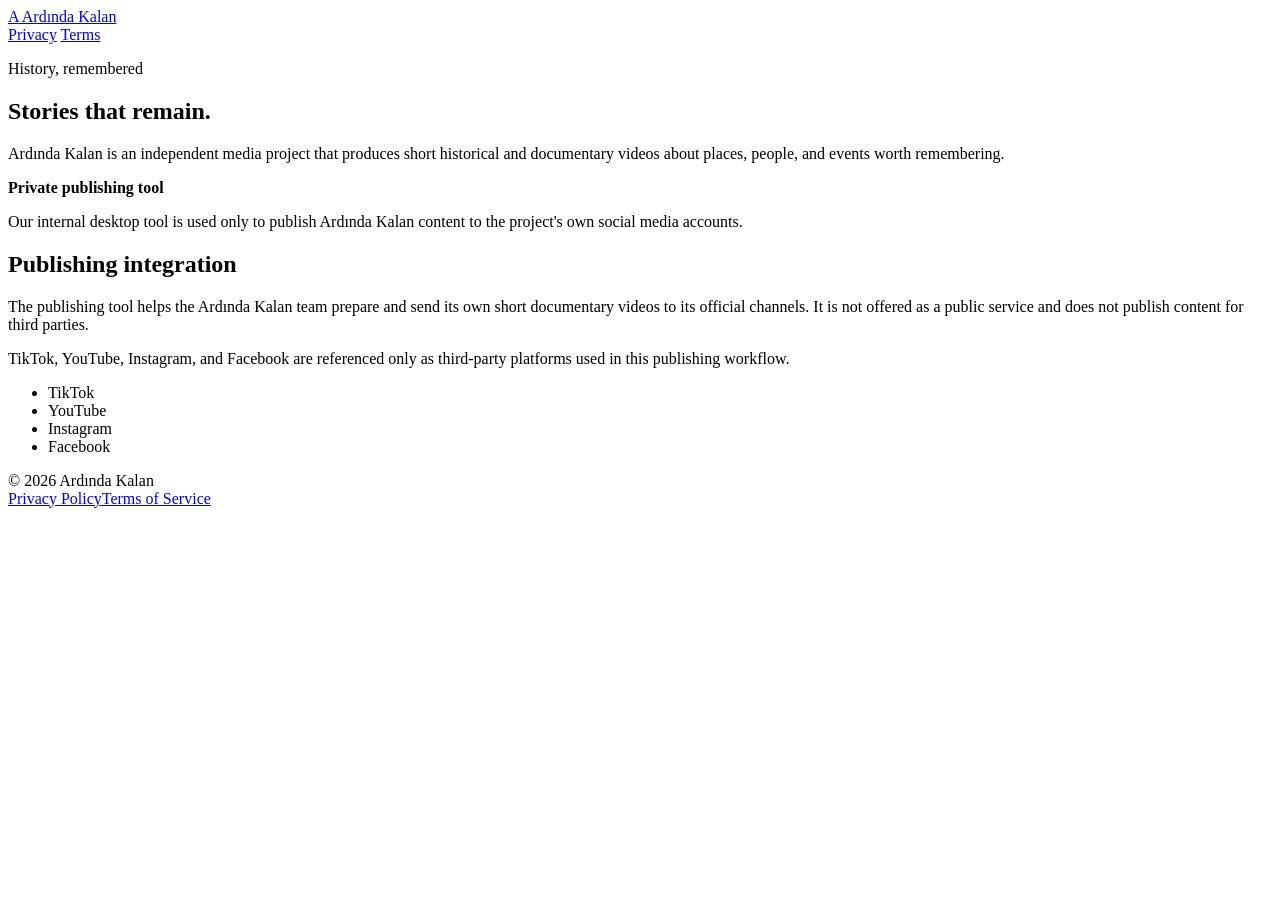
==== index.html @ e5c20754 "Create index.html" ====
<!doctype html>
<html lang="en">
<head>
  <meta charset="utf-8">
  <meta name="viewport" content="width=device-width, initial-scale=1">
  <title>Ardında Kalan — Short Historical Documentaries</title>
  <meta name="description" content="Ardında Kalan is an independent media project producing short historical and documentary stories.">
  <link rel="icon" type="image/svg+xml" href="data:image/svg+xml,%3Csvg xmlns='http://www.w3.org/2000/svg' viewBox='0 0 32 32'%3E%3Crect width='32' height='32' fill='%230d0f10'/%3E%3Cpath d='M8 25 16 6l8 19h-4l-1.7-4.5h-5L11.6 25Zm6.5-8h2.6L15.8 13Z' fill='%23d6a84b'/%3E%3C/svg%3E">
  <link rel="stylesheet" href="styles.css">
</head>
<body>
  <header class="site-header">
    <nav class="nav" aria-label="Primary navigation">
      <a class="brand" href="index.html"><span class="brand-mark" aria-hidden="true">A</span> Ardında Kalan</a>
      <div class="nav-links">
        <a href="privacy.html">Privacy</a>
        <a href="terms.html">Terms</a>
      </div>
    </nav>
  </header>
  <main>
    <section class="hero">
      <div>
        <p class="eyebrow">History, remembered</p>
        <h1>Stories that remain.</h1>
        <p class="lead">Ardında Kalan is an independent media project that produces short historical and documentary videos about places, people, and events worth remembering.</p>
      </div>
      <aside class="hero-note">
        <strong>Private publishing tool</strong>
        <p>Our internal desktop tool is used only to publish Ardında Kalan content to the project's own social media accounts.</p>
      </aside>
    </section>
    <section class="content-block" aria-labelledby="integration-title">
      <h2 id="integration-title">Publishing integration</h2>
      <div>
        <p>The publishing tool helps the Ardında Kalan team prepare and send its own short documentary videos to its official channels. It is not offered as a public service and does not publish content for third parties.</p>
        <p>TikTok, YouTube, Instagram, and Facebook are referenced only as third-party platforms used in this publishing workflow.</p>
        <ul class="platforms" aria-label="Supported publishing destinations">
          <li>TikTok</li>
          <li>YouTube</li>
          <li>Instagram</li>
          <li>Facebook</li>
        </ul>
      </div>
    </section>
  </main>
  <footer class="site-footer">
    <div class="footer-inner">
      <span>© 2026 Ardında Kalan</span>
      <div class="footer-links"><a href="privacy.html">Privacy Policy</a><a href="terms.html">Terms of Service</a></div>
    </div>
  </footer>
</body>
</html>
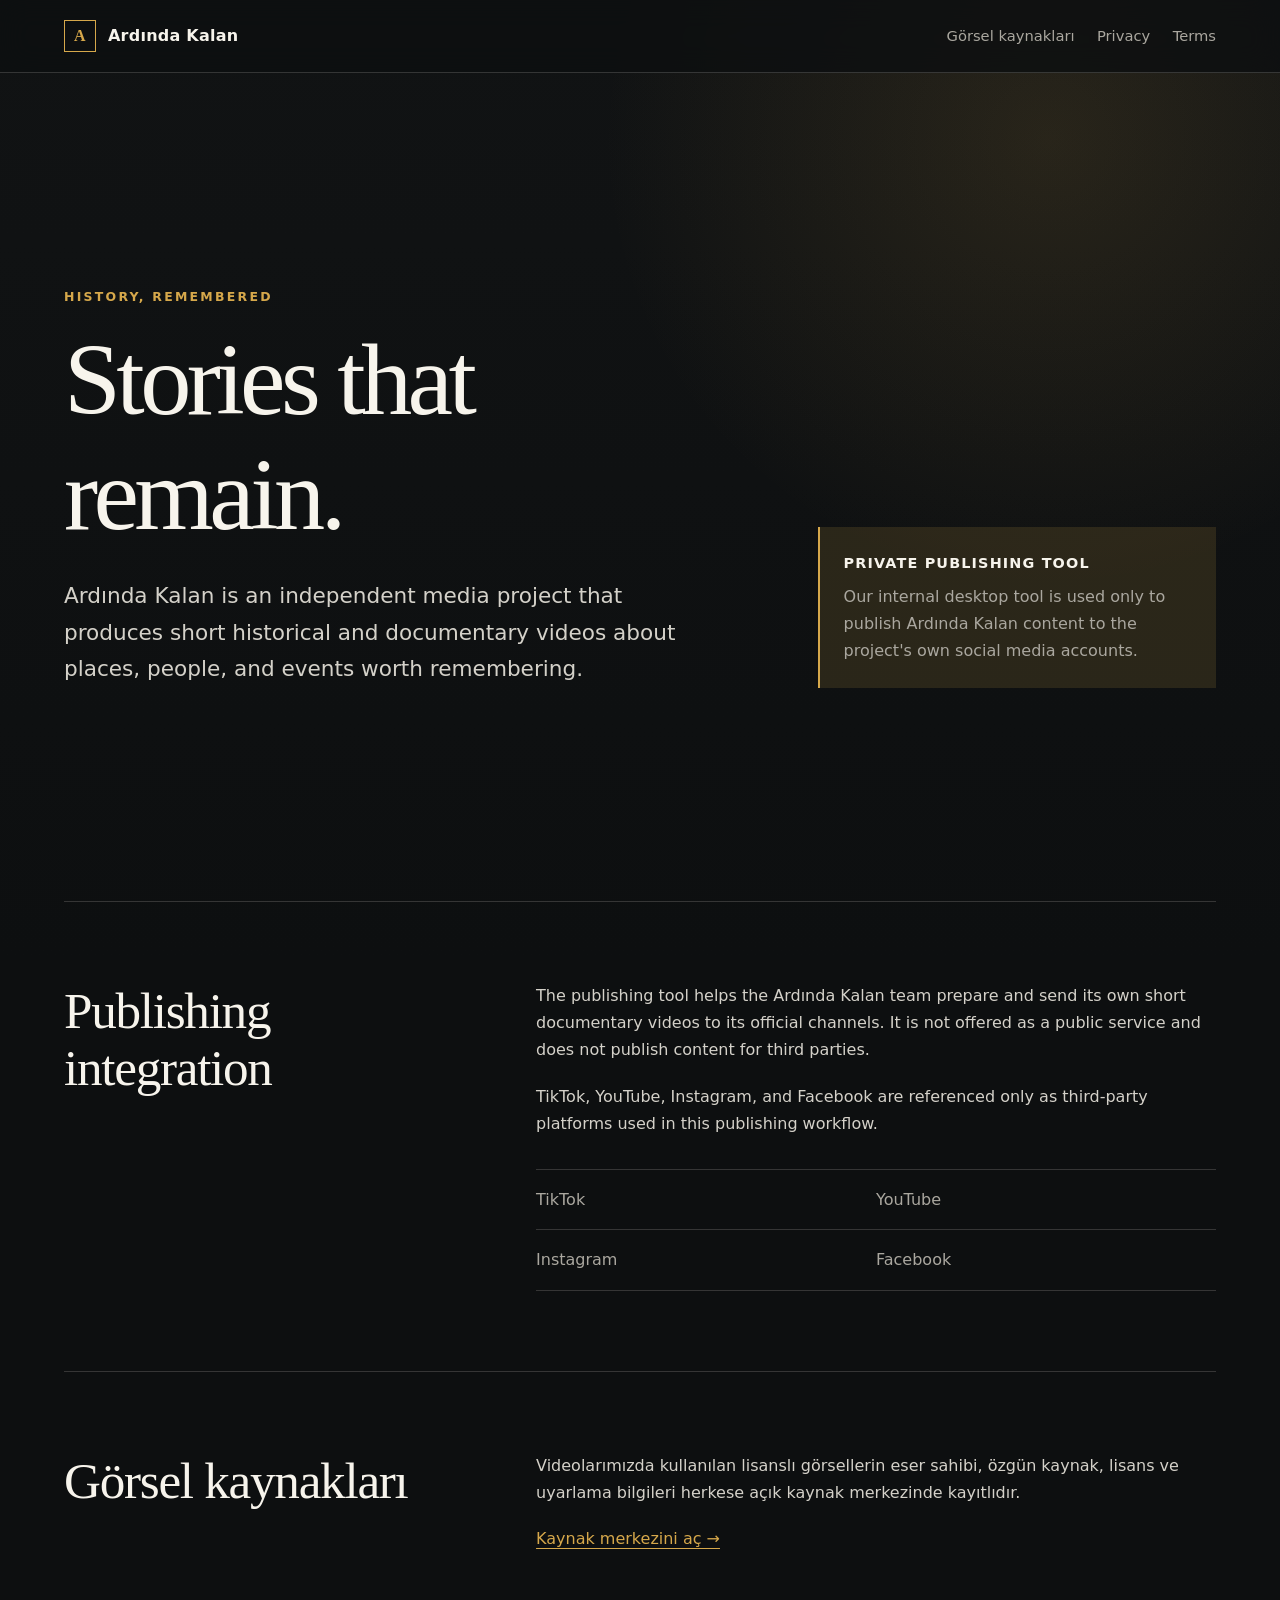
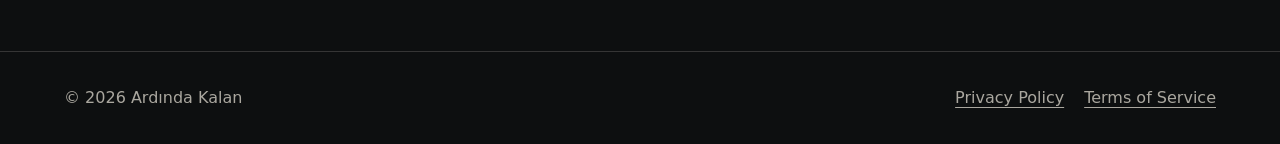
==== commit ea2f78c0: "Publish 7 license source pages (#30, #31, #32, #33, #34, #35, #37)" ====
--- a/index.html
+++ b/index.html
@@ -13,6 +13,7 @@
     <nav class="nav" aria-label="Primary navigation">
       <a class="brand" href="index.html"><span class="brand-mark" aria-hidden="true">A</span> Ardında Kalan</a>
       <div class="nav-links">
+        <a href="sources/index.html">Görsel kaynakları</a>
         <a href="privacy.html">Privacy</a>
         <a href="terms.html">Terms</a>
       </div>
@@ -43,6 +44,10 @@
         </ul>
       </div>
     </section>
+      <section class="content-block" aria-labelledby="sources-title">
+      <h2 id="sources-title">Görsel kaynakları</h2>
+      <div><p>Videolarımızda kullanılan lisanslı görsellerin eser sahibi, özgün kaynak, lisans ve uyarlama bilgileri herkese açık kaynak merkezinde kayıtlıdır.</p><p><a class="text-link" href="sources/index.html">Kaynak merkezini aç →</a></p></div>
+    </section>
   </main>
   <footer class="site-footer">
     <div class="footer-inner">
--- a/styles.css
+++ b/styles.css
@@ -0,0 +1,241 @@
+:root {
+  color-scheme: dark;
+  --ink: #f7f4ec;
+  --muted: #aaa79f;
+  --line: rgba(247, 244, 236, 0.17);
+  --surface: rgba(20, 21, 22, 0.86);
+  --accent: #d6a84b;
+  --accent-soft: rgba(214, 168, 75, 0.14);
+  --page: #0d0f10;
+  --max: 72rem;
+}
+
+* { box-sizing: border-box; }
+
+html { scroll-behavior: smooth; }
+
+body {
+  margin: 0;
+  min-height: 100vh;
+  color: var(--ink);
+  background:
+    radial-gradient(circle at 82% 8%, rgba(214, 168, 75, 0.12), transparent 28rem),
+    linear-gradient(180deg, #111314 0%, var(--page) 55%);
+  font-family: Inter, ui-sans-serif, system-ui, -apple-system, BlinkMacSystemFont, "Segoe UI", sans-serif;
+  font-size: 1rem;
+  line-height: 1.7;
+}
+
+a { color: inherit; }
+
+.site-header {
+  border-bottom: 1px solid var(--line);
+  background: rgba(13, 15, 16, 0.82);
+  backdrop-filter: blur(14px);
+  position: sticky;
+  top: 0;
+  z-index: 10;
+}
+
+.nav {
+  width: min(calc(100% - 2rem), var(--max));
+  min-height: 4.5rem;
+  margin: 0 auto;
+  display: flex;
+  align-items: center;
+  justify-content: space-between;
+  gap: 1.5rem;
+}
+
+.brand {
+  display: inline-flex;
+  align-items: center;
+  gap: 0.75rem;
+  text-decoration: none;
+  font-weight: 750;
+  letter-spacing: 0.015em;
+}
+
+.brand-mark {
+  width: 2rem;
+  height: 2rem;
+  display: grid;
+  place-items: center;
+  border: 1px solid var(--accent);
+  color: var(--accent);
+  font-family: Georgia, serif;
+  font-weight: 700;
+}
+
+.nav-links {
+  display: flex;
+  align-items: center;
+  gap: 1.4rem;
+  color: var(--muted);
+  font-size: 0.92rem;
+}
+
+.nav-links a { text-decoration: none; }
+.nav-links a:hover, .nav-links a:focus-visible { color: var(--ink); }
+
+main {
+  width: min(calc(100% - 2rem), var(--max));
+  margin: 0 auto;
+}
+
+.hero {
+  min-height: calc(100vh - 4.5rem);
+  display: grid;
+  align-content: center;
+  grid-template-columns: minmax(0, 1.25fr) minmax(17rem, 0.75fr);
+  gap: clamp(2rem, 7vw, 6rem);
+  padding: 5rem 0;
+}
+
+.eyebrow {
+  margin: 0 0 1rem;
+  color: var(--accent);
+  font-size: 0.78rem;
+  font-weight: 750;
+  letter-spacing: 0.18em;
+  text-transform: uppercase;
+}
+
+h1, h2, h3 { line-height: 1.12; }
+
+h1 {
+  margin: 0;
+  max-width: 12ch;
+  font-family: Georgia, "Times New Roman", serif;
+  font-size: clamp(3rem, 8vw, 7.2rem);
+  font-weight: 500;
+  letter-spacing: -0.045em;
+}
+
+.lead {
+  max-width: 42rem;
+  margin: 1.6rem 0 0;
+  color: #d4d1c9;
+  font-size: clamp(1.08rem, 2vw, 1.35rem);
+}
+
+.hero-note {
+  align-self: end;
+  padding: 1.5rem;
+  border-left: 2px solid var(--accent);
+  background: var(--accent-soft);
+}
+
+.hero-note strong {
+  display: block;
+  margin-bottom: 0.45rem;
+  font-size: 0.9rem;
+  letter-spacing: 0.08em;
+  text-transform: uppercase;
+}
+
+.hero-note p { margin: 0; color: var(--muted); }
+
+.content-block {
+  display: grid;
+  grid-template-columns: minmax(10rem, 0.36fr) minmax(0, 0.64fr);
+  gap: clamp(2rem, 7vw, 6rem);
+  padding: 5rem 0;
+  border-top: 1px solid var(--line);
+}
+
+.content-block h2, .legal h1 {
+  margin: 0;
+  font-family: Georgia, "Times New Roman", serif;
+  font-weight: 500;
+  letter-spacing: -0.025em;
+}
+
+.content-block h2 { font-size: clamp(2rem, 4vw, 3.4rem); }
+.content-block p { margin: 0 0 1.2rem; color: #d4d1c9; }
+
+.platforms {
+  margin: 2rem 0 0;
+  padding: 0;
+  display: grid;
+  grid-template-columns: repeat(2, minmax(0, 1fr));
+  list-style: none;
+  border-top: 1px solid var(--line);
+}
+
+.platforms li {
+  padding: 1rem 0;
+  border-bottom: 1px solid var(--line);
+  color: var(--muted);
+}
+
+.legal {
+  max-width: 49rem;
+  padding: clamp(4rem, 8vw, 7rem) 0;
+}
+
+.legal h1 { font-size: clamp(2.8rem, 7vw, 5.6rem); }
+.legal .updated { margin: 1rem 0 3rem; color: var(--muted); }
+.legal h2 { margin: 2.8rem 0 0.8rem; font-size: 1.35rem; }
+.legal p, .legal li { color: #d4d1c9; }
+.legal ul { padding-left: 1.2rem; }
+
+.site-footer {
+  border-top: 1px solid var(--line);
+  color: var(--muted);
+}
+
+.footer-inner {
+  width: min(calc(100% - 2rem), var(--max));
+  margin: 0 auto;
+  padding: 2rem 0;
+  display: flex;
+  justify-content: space-between;
+  gap: 1rem;
+  flex-wrap: wrap;
+}
+
+.footer-links { display: flex; gap: 1.25rem; }
+.footer-links a { text-underline-offset: 0.25rem; }
+
+@media (max-width: 720px) {
+  .nav { align-items: flex-start; padding: 1rem 0; }
+  .nav-links { gap: 0.8rem; flex-wrap: wrap; justify-content: flex-end; }
+  .hero, .content-block { grid-template-columns: 1fr; }
+  .hero { min-height: auto; padding: 5rem 0 4rem; }
+  .hero-note { align-self: auto; }
+  .platforms { grid-template-columns: 1fr; }
+}
+
+@media (max-width: 480px) {
+  .nav { display: block; }
+  .nav-links { margin-top: 0.8rem; justify-content: flex-start; }
+  h1 { font-size: clamp(2.7rem, 16vw, 4.6rem); }
+}
+
+
+.sources-hero, .source-title { padding: clamp(4rem, 8vw, 7rem) 0 3rem; }
+.sources-hero h1, .source-title h1 { margin: 0; font-family: Georgia, "Times New Roman", serif; font-size: clamp(2.8rem, 7vw, 5.8rem); font-weight: 500; letter-spacing: -0.04em; }
+.sources-grid { display: grid; grid-template-columns: repeat(2, minmax(0, 1fr)); gap: 1rem; padding: 0 0 5rem; }
+.source-card { min-height: 10rem; padding: 1.4rem; display: flex; flex-direction: column; justify-content: space-between; gap: .6rem; border: 1px solid var(--line); background: var(--surface); text-decoration: none; }
+.source-card:hover, .source-card:focus-visible { border-color: var(--accent); transform: translateY(-2px); }
+.source-card strong { font-family: Georgia, "Times New Roman", serif; font-size: 1.6rem; font-weight: 500; }
+.source-card span:last-child, .source-number { color: var(--muted); }
+.license-note { margin: 0 0 4rem; padding: 1.5rem; border-left: 2px solid var(--accent); background: var(--accent-soft); }
+.license-note h2 { margin: 0 0 .8rem; font-family: Georgia, serif; font-size: 1.7rem; font-weight: 500; }
+.license-note p { margin: .6rem 0; color: #d4d1c9; }
+.breadcrumbs { display: flex; gap: .65rem; padding-top: 2rem; color: var(--muted); font-size: .92rem; }
+.source-meta { display: grid; gap: .6rem; margin-top: 1.5rem; color: var(--muted); overflow-wrap: anywhere; }
+.source-meta code { font-size: .78rem; }
+.source-list { display: grid; gap: 1rem; padding-bottom: 5rem; }
+.source-entry { padding: clamp(1rem, 3vw, 1.6rem); border: 1px solid var(--line); background: var(--surface); }
+.source-entry-head { display: grid; grid-template-columns: 3.5rem 1fr; gap: 1rem; align-items: baseline; }
+.source-entry-head span { color: var(--accent); font-weight: 750; }
+.source-entry h2 { margin: 0; font-family: Georgia, serif; font-size: clamp(1.25rem, 3vw, 1.8rem); font-weight: 500; overflow-wrap: anywhere; }
+.source-entry dl { margin: 1.2rem 0 0; display: grid; gap: .75rem; }
+.source-entry dl div { display: grid; grid-template-columns: minmax(8rem, .25fr) minmax(0, .75fr); gap: 1rem; border-top: 1px solid var(--line); padding-top: .75rem; }
+.source-entry dt { color: var(--muted); }
+.source-entry dd { margin: 0; overflow-wrap: anywhere; }
+.source-entry p { margin: 1rem 0 0; color: #d4d1c9; }
+.text-link { color: var(--accent); text-underline-offset: .25rem; }
+@media (max-width: 720px) { .sources-grid { grid-template-columns: 1fr; } .source-entry dl div { grid-template-columns: 1fr; gap: .2rem; } }
